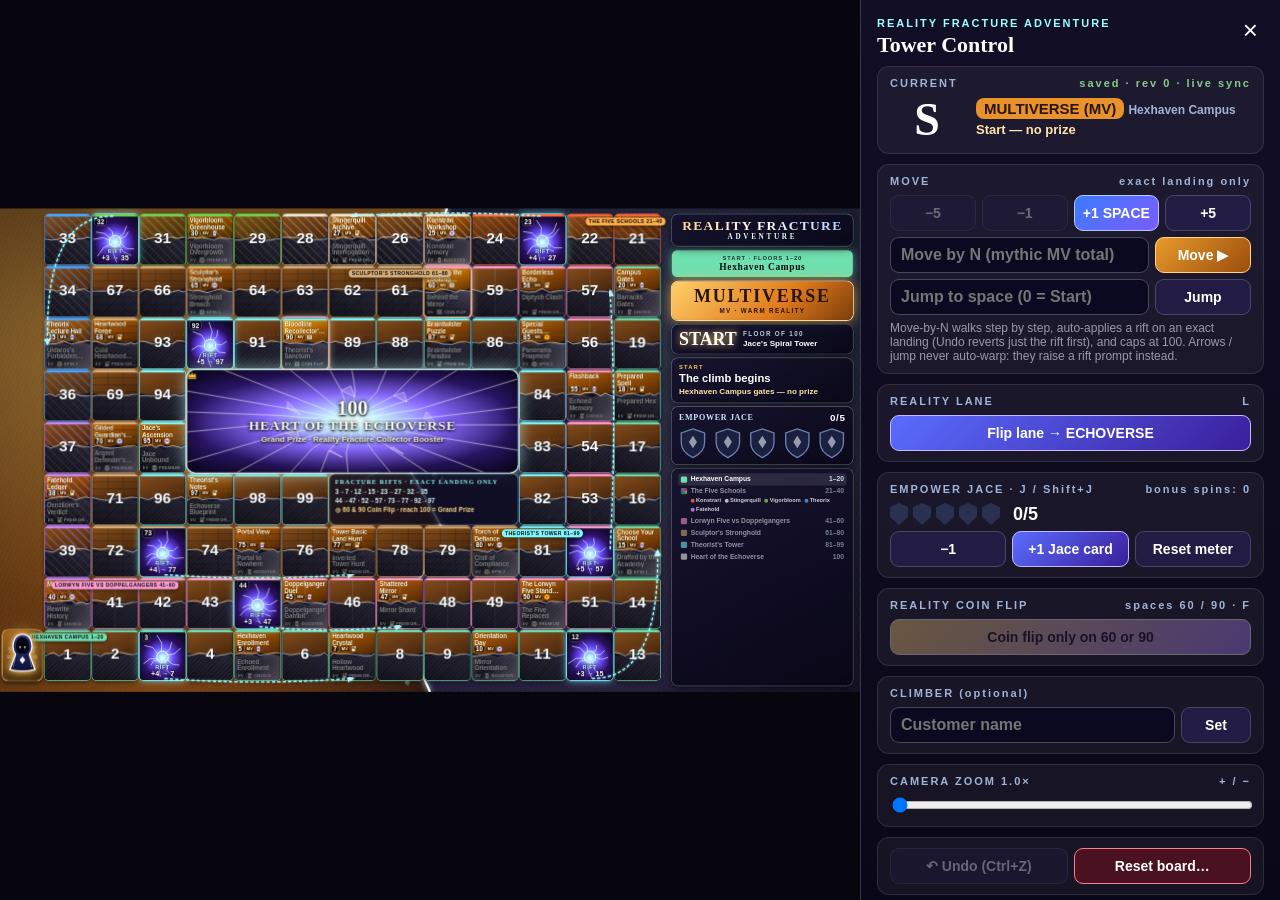
==== index.html @ c5f40415 "Reality Fracture Adventure board" ====
<!DOCTYPE html>
<html lang="en">
<head>
<meta charset="utf-8">
<meta name="viewport" content="width=device-width, initial-scale=1">
<title>Reality Fracture Adventure — Board</title>
<meta name="description" content="Jace's spiral tower: 100-floor two-reality board for Goaded Gamer's Reality Fracture Adventure Rip & Ship.">
<link rel="icon" href="data:image/svg+xml,%3Csvg xmlns=%22http://www.w3.org/2000/svg%22 viewBox=%220 0 32 32%22%3E%3Cpath d=%22M16 1L30 16 16 31 2 16z%22 fill=%22%237b5cff%22/%3E%3Cpath d=%22M16 1L16 31%22 stroke=%22white%22/%3E%3C/svg%3E">
<link rel="stylesheet" href="style.css">
</head>
<body>
<div id="app"></div>
<noscript>This board needs JavaScript.</noscript>
<script src="prizes.js"></script>
<script src="app.js"></script>
</body>
</html>
---- style.css ----
/* Reality Fracture Adventure board — all art is CSS/SVG generated locally. */
:root {
  --gold: #f6cf6b; --amber: #ffb347; --torch: #ff7a1a; --parch: #f3e2bd; --heartwood: #6b4423;
  --ice: #8fe3ff; --violet: #a77bff; --indigo: #231a5e; --silver: #d6deef; --seam: #e9ffff;
  --mv-glow: #ffc45a; --ev-glow: #b28cff;
  --lane-glow: var(--mv-glow);
  --title: "Cinzel", "Trajan Pro", "Palatino Linotype", "Book Antiqua", Georgia, serif;
  --ui: "Segoe UI", "Inter", Roboto, "Helvetica Neue", Arial, sans-serif;
}
body.lane-EV { --lane-glow: var(--ev-glow); }
* { box-sizing: border-box; }
html, body { margin: 0; height: 100%; overflow: hidden; background: #07060f; color: #fff; font-family: var(--ui); }
body.transparent, body.transparent html { background: transparent !important; }
body.mode-obs { cursor: none; }
button, input { font-family: var(--ui); }

#viewport { position: absolute; inset: 0; overflow: hidden; }
body.mode-control:not(.panel-hidden) #viewport { right: 420px; }
#stage { position: absolute; left: 0; top: 0; width: 1920px; height: 1080px; transform-origin: 0 0; overflow: hidden; }

/* ---------- background: warm vs cold reality ---------- */
.bg { position: absolute; inset: 0; pointer-events: none; }
.bg .warm, .bg .cold { position: absolute; inset: 0; transition: opacity .8s, filter .8s; }
.bg .warm { background:
  radial-gradient(ellipse at 18% 30%, rgba(255,196,90,.42), transparent 55%),
  radial-gradient(ellipse at 30% 90%, rgba(255,122,26,.28), transparent 50%),
  linear-gradient(120deg, #3a220c 0%, #5a3510 38%, transparent 62%);
  clip-path: polygon(0 0, 52% 0, 49% 18%, 54% 33%, 47% 52%, 52% 68%, 46% 84%, 50% 100%, 0 100%); }
.bg .cold { background:
  radial-gradient(ellipse at 80% 25%, rgba(143,227,255,.30), transparent 55%),
  radial-gradient(ellipse at 70% 85%, rgba(167,123,255,.40), transparent 55%),
  linear-gradient(300deg, #0d0b33 0%, #241a63 40%, #120c35 100%);
  clip-path: polygon(52% 0, 100% 0, 100% 100%, 50% 100%, 46% 84%, 52% 68%, 47% 52%, 54% 33%, 49% 18%); }
body.lane-MV .bg .cold { filter: brightness(.55) saturate(.6); }
body.lane-EV .bg .warm { filter: brightness(.55) saturate(.6); }
.bg svg.seam { position: absolute; inset: 0; width: 100%; height: 100%; }
.bg .frost { position: absolute; inset: 0; background-image:
  repeating-linear-gradient(115deg, rgba(255,255,255,.025) 0 2px, transparent 2px 9px),
  repeating-linear-gradient(25deg, rgba(255,255,255,.02) 0 1px, transparent 1px 13px); }
.shard-float { position: absolute; width: 18px; height: 26px; background: linear-gradient(135deg, rgba(255,255,255,.85), rgba(143,227,255,.35) 60%, rgba(167,123,255,.2));
  clip-path: polygon(50% 0, 100% 40%, 60% 100%, 0 60%); filter: drop-shadow(0 0 6px rgba(200,255,255,.8)); opacity: .7; animation: drift 9s ease-in-out infinite; }
@keyframes drift { 0%,100% { transform: translate(0,0) rotate(0deg); } 50% { transform: translate(14px,-22px) rotate(40deg); } }
body.transparent .bg .warm, body.transparent .bg .cold, body.transparent .bg .frost { display: none; }

/* ---------- board ---------- */
#boardWrap { position: absolute; left: 0; top: 0; width: 1490px; height: 1080px; perspective: 2200px; overflow: hidden; }
#board { position: absolute; inset: 0; transform-origin: 0 0; transition: transform .6s cubic-bezier(.2,.8,.2,1); }
.tile { position: absolute; width: 102px; height: 112px; border-radius: 9px; overflow: hidden;
  box-shadow: 0 0 0 1.5px var(--zone, #888), 0 4px 10px rgba(0,0,0,.55); background: #120f22; }
.tile::before { /* zone stripe */ content: ""; position: absolute; left: 0; right: 0; top: 0; height: 5px; background: var(--zone, #888); z-index: 3; }
.half { position: absolute; left: 0; right: 0; padding: 6px 4px 0 5px; transition: filter .6s, opacity .6s; }
.half.mv { top: 0; height: 57px; color: #fff3d6;
  background: linear-gradient(160deg, #a8641f 0%, #6e3f12 55%, #3e230b 100%);
  clip-path: polygon(0 0, 100% 0, 100% 86%, 78% 100%, 55% 88%, 30% 100%, 0 90%); }
.half.ev { bottom: 0; height: 60px; padding-top: 11px; color: #e9eeff;
  background: linear-gradient(200deg, #4a3cb0 0%, #2a2177 50%, #140f40 100%);
  clip-path: polygon(0 12%, 30% 2%, 55% 14%, 78% 2%, 100% 10%, 100% 100%, 0 100%); }
.tile .crack { position: absolute; left: 0; right: 0; top: 46px; height: 20px; z-index: 2; pointer-events: none; }
.half .nm { font-size: 14px; line-height: 15px; font-weight: 700; letter-spacing: -.25px;
  display: -webkit-box; -webkit-line-clamp: 2; -webkit-box-orient: vertical; overflow: hidden; text-shadow: 0 1px 2px rgba(0,0,0,.9); }
.half .meta { position: absolute; left: 4px; right: 3px; bottom: 3px; height: 14px; display: flex; align-items: center; gap: 3px; font-size: 9.5px; font-weight: 800; letter-spacing: .3px; white-space: nowrap; overflow: hidden; }
.half.mv .meta { bottom: 8px; }
.half .meta svg { width: 14px; height: 14px; flex: none; }
.half .meta .no { order: -1; flex: none; font: 900 14px/14px var(--ui); color: #fff; background: rgba(0,0,0,.6); padding: 0 4px; border-radius: 4px; box-shadow: 0 0 0 1px rgba(255,255,255,.4); }
.half .meta .tg { overflow: hidden; text-overflow: ellipsis; min-width: 0; }
.half .lt { font-size: 9px; padding: 0 3px; border-radius: 3px; background: rgba(0,0,0,.45); }
.tile .num { position: absolute; right: 4px; top: 6px; z-index: 4; font: 800 15px/1 var(--ui); padding: 2px 4px; border-radius: 6px;
  background: rgba(0,0,0,.6); color: #fff; box-shadow: 0 0 0 1px rgba(255,255,255,.35); }
.tile.diff .half.ev { box-shadow: inset 0 0 18px rgba(190,140,255,.95); }
.tile.diff .half.ev::after { content: ""; position: absolute; inset: 0; background: radial-gradient(circle at 85% 80%, rgba(210,170,255,.45), transparent 60%); }

/* raw draw: plain glass tile with just the number */
.tile.raw .half.mv { background: linear-gradient(160deg, rgba(150,95,40,.75), rgba(70,40,14,.8)); }
.tile.raw .half.ev { background: linear-gradient(200deg, rgba(70,60,170,.7), rgba(22,16,64,.8)); }
.tile.raw .num { left: 0; right: 0; top: 34px; background: none; box-shadow: none; text-align: center; font-size: 34px; text-shadow: 0 2px 6px #000, 0 0 12px rgba(255,255,255,.25); }

/* inactive lane: dimmed + frosted */
body.lane-MV .half.ev, body.lane-EV .half.mv { filter: saturate(.25) brightness(.55); }
body.lane-MV .half.ev::before, body.lane-EV .half.mv::before { content: ""; position: absolute; inset: 0; z-index: 1;
  background: repeating-linear-gradient(135deg, rgba(220,232,255,.10) 0 3px, rgba(220,232,255,.03) 3px 7px); }
body.lane-MV .half.mv, body.lane-EV .half.ev { filter: saturate(1.25) brightness(1.08); }

/* zone motifs */
.tile.z-hex .half::after { content: ""; position: absolute; inset: 0; background-image: linear-gradient(rgba(255,255,255,.06) 1px, transparent 1px), linear-gradient(90deg, rgba(255,255,255,.06) 1px, transparent 1px); background-size: 12px 12px; pointer-events: none; }
.tile.z-sch .half::after { content: ""; position: absolute; inset: 0; background: repeating-linear-gradient(45deg, color-mix(in srgb, var(--zone) 22%, transparent) 0 4px, transparent 4px 14px); pointer-events: none; }
.tile.z-lor .half::after { content: ""; position: absolute; inset: 0; background: linear-gradient(90deg, transparent 48%, rgba(255,255,255,.12) 50%, transparent 52%); pointer-events: none; }
.tile.z-scu .half::after { content: ""; position: absolute; inset: 0; background-image: linear-gradient(rgba(0,0,0,.25) 2px, transparent 2px), linear-gradient(90deg, rgba(0,0,0,.2) 2px, transparent 2px); background-size: 34px 16px; pointer-events: none; }
.tile.z-the .half::after { content: "∑ π ∞ Δ"; position: absolute; right: 3px; bottom: 14px; font: italic 11px Georgia, serif; color: rgba(255,255,255,.12); pointer-events: none; }
.zone-tag { position: absolute; z-index: 6; height: 18px; padding: 0 7px; border-radius: 9px; font: 800 11.5px/18px var(--ui); letter-spacing: .8px; color: #0b0a14;
  background: var(--zone); box-shadow: 0 2px 8px rgba(0,0,0,.6); white-space: nowrap; transform: translate(-50%, -50%); }

/* rift tiles */
.tile.rift { background: radial-gradient(circle at 50% 56%, #fff 0, #b6fbff 7%, #6a4cff 30%, #2a1060 55%, #120a28 80%); box-shadow: 0 0 0 2px #7ff, 0 0 18px rgba(120,240,255,.75); }
.tile.rift .rift-svg { position: absolute; inset: 0; }
.tile.rift .rlabel { position: absolute; left: 0; right: 0; bottom: 6px; text-align: center; font: 900 16px/1.05 var(--ui); color: #fff; text-shadow: 0 0 6px #000, 0 0 10px #000; }
.tile.rift .rlabel small { display: block; font-size: 12px; letter-spacing: 1.5px; color: #c9fbff; }
.tile.rift .num { left: 6px; right: auto; }
.tile.rift.pending { animation: riftPulse .8s ease-in-out infinite; }
@keyframes riftPulse { 50% { box-shadow: 0 0 0 4px #fff, 0 0 40px #7ff; } }

/* coin flip spaces */
.tile.coin { box-shadow: 0 0 0 3px #ffd36b, 0 0 0 5px #a77bff, 0 0 22px rgba(255,211,107,.8); }
.tile.coin .half.mv { background: linear-gradient(160deg, #e0a432, #8a5512 60%, #4a2a07); }
.tile.coin .half.ev { background: linear-gradient(200deg, #8b6cff, #3b2a9a 55%, #170f4a); }
.tile.coin .coin-badge { position: absolute; left: 50%; top: 56px; width: 30px; height: 30px; transform: translate(-50%, -50%); z-index: 5; border-radius: 50%;
  background: conic-gradient(#ffe08a 0 50%, #c8b8ff 50% 100%); box-shadow: 0 0 0 2px #fff, 0 0 12px #fff; font: 900 12px/30px var(--ui); color: #1a1030; text-align: center; }

/* start pad & core */
#start { position: absolute; left: 6px; top: 942px; width: 88px; height: 112px; border-radius: 12px; display: flex; flex-direction: column; align-items: center; justify-content: center;
  background: linear-gradient(160deg, #a8641f, #3e230b); box-shadow: 0 0 0 2px var(--gold), 0 4px 12px #000; font: 900 18px var(--title); letter-spacing: 1px; color: #fff3d6; text-align: center; }
#start small { font: 700 11px var(--ui); letter-spacing: 1px; opacity: .85; }
#core { position: absolute; left: 418px; top: 362px; width: 738px; height: 228px; border-radius: 18px; overflow: hidden;
  background: radial-gradient(ellipse at 50% 50%, #ffffff 0, #c8fbff 10%, #8a6bff 38%, #2a1667 70%, #0d0828 100%);
  box-shadow: 0 0 0 3px #e9ffff, 0 0 40px rgba(200,255,255,.7), inset 0 0 60px rgba(0,0,0,.6); }
#core svg { position: absolute; inset: 0; width: 100%; height: 100%; }
#core .ctext { position: absolute; inset: 0; display: flex; flex-direction: column; align-items: center; justify-content: center; text-align: center; text-shadow: 0 0 10px #000, 0 2px 4px #000; }
#core .cnum { font: 900 46px/1 var(--title); }
#core .ctitle { font: 900 30px/1.1 var(--title); letter-spacing: 2px; }
#core .cprize { font: 700 18px/1.3 var(--ui); color: #fff7d8; margin-top: 4px; }
#core.reached { animation: corePulse 1.2s ease-in-out infinite; }
@keyframes corePulse { 50% { box-shadow: 0 0 0 5px #fff, 0 0 90px #fff, inset 0 0 40px rgba(255,255,255,.5); } }
#legend { position: absolute; left: 736px; top: 594px; width: 420px; height: 112px; border-radius: 12px; padding: 9px 12px; background: rgba(10,8,30,.78); box-shadow: 0 0 0 1.5px rgba(160,240,255,.6); font: 700 14.5px/1.4 var(--ui); color: #dffbff; }
#legend b { display: block; font: 900 14px var(--title); letter-spacing: 2px; color: #9ff; margin-bottom: 4px; }
#legend .coinline { color: #ffe08a; }
svg#arcs { position: absolute; inset: 0; width: 1490px; height: 1080px; pointer-events: none; z-index: 7; overflow: visible; }

/* piece */
#piece { position: absolute; width: 74px; height: 88px; z-index: 20; margin: -50px 0 0 -37px; transition: left .22s ease-out, top .22s ease-out; pointer-events: none;
  filter: drop-shadow(0 0 6px var(--lane-glow)) drop-shadow(0 0 14px var(--lane-glow)) drop-shadow(0 6px 6px rgba(0,0,0,.8)); }
#piece.glide { transition: left .9s cubic-bezier(.3,.8,.2,1), top .9s cubic-bezier(.3,.8,.2,1); }
#piece.instant { transition: none; }
#piece svg { width: 100%; height: 100%; animation: bob 2.4s ease-in-out infinite; }
@keyframes bob { 50% { transform: translateY(-5px); } }
.tile.here { box-shadow: 0 0 0 3px #fff, 0 0 26px 6px var(--lane-glow); z-index: 5; }
.fxshard { position: absolute; z-index: 30; width: 16px; height: 22px; pointer-events: none; background: linear-gradient(135deg, #fff, var(--lane-glow)); clip-path: polygon(50% 0, 100% 45%, 55% 100%, 0 55%); filter: drop-shadow(0 0 6px #fff); }
.fxcrack { position: absolute; z-index: 25; pointer-events: none; }

/* ---------- HUD ---------- */
#hud { position: absolute; left: 1500px; top: 14px; width: 404px; height: 1052px; display: flex; flex-direction: column; gap: 10px; }
.panelglass { border-radius: 14px; background: linear-gradient(160deg, rgba(20,16,44,.86), rgba(8,6,22,.9)); box-shadow: 0 0 0 1.5px rgba(200,240,255,.35), 0 6px 18px rgba(0,0,0,.6); padding: 12px 16px; position: relative; overflow: hidden; }
.hud-title { text-align: center; padding: 10px 10px 8px; }
.hud-title .t1 { font: 900 30px/1 var(--title); letter-spacing: 3px; background: linear-gradient(90deg, #ffd27a, #fff 50%, #a9c8ff); -webkit-background-clip: text; background-clip: text; color: transparent; }
.hud-title .t2 { font: 800 16px/1.4 var(--title); letter-spacing: 6px; color: #e9ffff; }
.zone-banner { text-align: center; font: 900 21px/1.15 var(--title); letter-spacing: 1.5px; padding: 10px; color: #0b0a14; background: var(--zone, #9ff); border-radius: 12px; box-shadow: 0 0 18px color-mix(in srgb, var(--zone, #9ff) 60%, transparent); }
.zone-banner small { display: block; font: 800 13px var(--ui); letter-spacing: 2px; opacity: .8; }
.lane-badge { text-align: center; padding: 12px; border-radius: 14px; font: 900 40px/1 var(--title); letter-spacing: 4px; position: relative; overflow: hidden; }
.lane-badge small { display: block; font: 800 14px var(--ui); letter-spacing: 3px; margin-top: 6px; }
body.lane-MV .lane-badge { background: linear-gradient(135deg, #ffcf6a, #e07a1c 60%, #7a3d0c); color: #2a1404; box-shadow: 0 0 0 2px #ffe3a1, 0 0 28px rgba(255,180,70,.8); }
body.lane-EV .lane-badge { background: linear-gradient(135deg, #b8e9ff, #7b5cff 55%, #251a73); color: #fff; text-shadow: 0 0 10px #2a1a80; box-shadow: 0 0 0 2px #dcd0ff, 0 0 28px rgba(167,123,255,.85); }
.space-box { display: flex; align-items: center; gap: 14px; }
.space-box .big { font: 900 70px/1 var(--title); min-width: 120px; text-align: center; color: #fff; text-shadow: 0 0 16px var(--lane-glow); }
.space-box .lbl { font: 800 14px var(--ui); letter-spacing: 3px; color: #bcd; }
.space-box .who { font: 700 18px var(--ui); color: #fff; margin-top: 4px; }
.prize-box .lbl { font: 800 13px var(--ui); letter-spacing: 2.5px; color: var(--lane-glow); }
.prize-box .pname { font: 800 25px/1.18 var(--ui); margin-top: 4px; color: #fff; }
.prize-box .pcat { font: 700 18px/1.3 var(--ui); color: #ffe7a8; margin-top: 4px; display: flex; align-items: center; gap: 8px; }
body.lane-EV .prize-box .pcat { color: #d9ccff; }
.prize-box .pcat svg { width: 24px; height: 24px; }
.prize-box .other { margin-top: 10px; padding-top: 8px; border-top: 1px dashed rgba(255,255,255,.25); font: 600 15px/1.3 var(--ui); color: #aab; }
.meter-box .lbl { display: flex; justify-content: space-between; font: 900 18px var(--title); letter-spacing: 1.5px; color: #cfe6ff; }
.meter-box .lbl b { font: 900 22px var(--ui); color: #fff; }
.pips { display: flex; justify-content: space-between; margin-top: 8px; }
.pip { width: 62px; height: 70px; position: relative; transition: transform .3s; }
.pip svg { width: 100%; height: 100%; }
.pip .fill { fill: #1a2140; stroke: #6d7fae; stroke-width: 3; transition: fill .3s; }
.pip.on .fill { fill: url(#pipGrad); stroke: #e8f6ff; }
.pip.on { transform: translateY(-3px); filter: drop-shadow(0 0 8px #6cc8ff); }
.pip.burst { animation: pipBurst .5s ease-out 3; }
@keyframes pipBurst { 50% { transform: scale(1.25) translateY(-6px); filter: drop-shadow(0 0 22px #fff); } }
.zones-box { font: 700 15px/1.75 var(--ui); padding: 10px 14px; flex: 1; }
.zones-box .zr { display: flex; align-items: center; gap: 8px; opacity: .55; border-radius: 6px; padding: 0 6px; }
.zones-box .zr.cur { opacity: 1; background: rgba(255,255,255,.1); }
.zones-box .sw { width: 14px; height: 14px; border-radius: 3px; flex: none; }
.zones-box .rng { margin-left: auto; font-variant-numeric: tabular-nums; color: #cde; }
.schools { font: 700 12.5px/1.4 var(--ui); padding-left: 28px; opacity: .8; display: flex; flex-wrap: wrap; gap: 2px 8px; margin-bottom: 4px; }
.schools i { font-style: normal; display: inline-flex; align-items: center; gap: 3px; }
.schools i::before { content: ""; width: 9px; height: 9px; border-radius: 50%; background: var(--c); }

/* ---------- banners & effects ---------- */
#banners { position: absolute; left: 0; top: 0; width: 1490px; height: 1080px; pointer-events: none; z-index: 40; }
.banner { position: absolute; left: 50%; top: 50%; width: 1060px; transform: translate(-50%, -50%); text-align: center; padding: 26px 40px 30px; border-radius: 22px;
  background: linear-gradient(160deg, rgba(18,12,40,.94), rgba(6,4,18,.95)); box-shadow: 0 0 0 3px var(--bc, var(--lane-glow)), 0 0 60px var(--bc, var(--lane-glow)), 0 20px 40px rgba(0,0,0,.7); }
.banner .kick { font: 900 22px var(--ui); letter-spacing: 5px; color: var(--bc, var(--lane-glow)); }
.banner .head { font: 900 54px/1.1 var(--title); margin-top: 8px; color: #fff; text-shadow: 0 0 18px var(--bc, var(--lane-glow)); }
.banner .sub { font: 800 30px/1.25 var(--ui); margin-top: 10px; color: #fff3d6; }
.banner .note { font: 700 20px/1.3 var(--ui); margin-top: 10px; color: #c8d2ee; }
.banner.small { top: 90px; transform: translate(-50%, 0); width: 760px; padding: 14px 24px; }
.banner.small .head { font-size: 34px; }
.banner.small .sub { font-size: 22px; }
#shimmer { position: absolute; inset: 0; z-index: 45; pointer-events: none; opacity: 0;
  background: linear-gradient(105deg, transparent 30%, rgba(255,255,255,.0) 40%, rgba(230,255,255,.55) 50%, rgba(255,255,255,0) 60%, transparent 70%); background-size: 250% 100%; }
#coinStage { position: absolute; left: 745px; top: 470px; width: 0; height: 0; z-index: 50; perspective: 1200px; pointer-events: none; }
.coin3d { position: absolute; left: -130px; top: -130px; width: 260px; height: 260px; transform-style: preserve-3d; }
.coin3d .face { position: absolute; inset: 0; border-radius: 50%; backface-visibility: hidden; display: flex; flex-direction: column; align-items: center; justify-content: center; text-align: center; }
.coin3d .heads { background: radial-gradient(circle at 35% 30%, #fff6c8, #ffcf55 35%, #c27d10 75%, #6e3f06); box-shadow: inset 0 0 0 10px #ffe9a3, inset 0 0 0 14px #9a5c0a, 0 0 50px #ffb340; color: #3a1d02; }
.coin3d .tails { transform: rotateY(180deg); background: radial-gradient(circle at 35% 30%, #ffffff, #cfd6ff 30%, #7b5cff 70%, #2a1a73); box-shadow: inset 0 0 0 10px #e8e2ff, inset 0 0 0 14px #4b36b8, 0 0 50px #a77bff; color: #fff; text-shadow: 0 0 8px #2a1a73; }
.coin3d .face b { font: 900 92px/1 var(--title); }
.coin3d .face span { font: 900 19px/1.15 var(--ui); letter-spacing: 1px; max-width: 190px; }
.burst-ring { position: absolute; border-radius: 50%; border: 6px solid #fff; pointer-events: none; z-index: 46; }
.confetti { position: absolute; z-index: 47; width: 14px; height: 20px; pointer-events: none; clip-path: polygon(50% 0, 100% 45%, 55% 100%, 0 55%); }

/* ---------- control panel ---------- */
#panel { position: absolute; top: 0; right: 0; bottom: 0; width: 420px; overflow-y: auto; padding: 14px 16px 30px; background: linear-gradient(180deg, #120e26, #0a0818); border-left: 1px solid rgba(200,240,255,.2); font-size: 14px; }
body.mode-obs #panel, body.panel-hidden #panel { display: none; }
#panel header { display: flex; justify-content: space-between; align-items: flex-start; }
#panel header span { font: 800 11px var(--ui); letter-spacing: 2px; color: #9ff; }
#panel header h1 { margin: 2px 0 8px; font: 900 22px var(--title); }
#panel .x { background: none; border: 0; color: #fff; font-size: 26px; cursor: pointer; }
#panel .card { background: rgba(255,255,255,.05); border: 1px solid rgba(255,255,255,.1); border-radius: 12px; padding: 10px 12px; margin-bottom: 10px; }
#panel .card > .h { font: 800 11px var(--ui); letter-spacing: 2px; color: #9fb4d8; margin-bottom: 8px; display: flex; justify-content: space-between; }
#panel .status { display: grid; grid-template-columns: auto 1fr; gap: 2px 12px; align-items: center; }
#panel .status .sn { font: 900 46px/1 var(--title); grid-row: span 3; min-width: 74px; text-align: center; }
#panel .status .pl { font: 800 15px var(--ui); }
#panel .status .pz { font: 600 13px/1.3 var(--ui); color: #ffe7a8; }
body.lane-EV #panel .status .pz { color: #d9ccff; }
#panel .status .ot { font: 500 12px/1.3 var(--ui); color: #99a; }
#panel .row { display: flex; gap: 6px; flex-wrap: wrap; }
#panel .row + .row { margin-top: 6px; }
#panel button.b { flex: 1; min-width: 56px; padding: 9px 8px; border-radius: 9px; border: 1px solid rgba(255,255,255,.18); background: #221c44; color: #fff; font: 800 14px var(--ui); cursor: pointer; }
#panel button.b:hover:not(:disabled) { background: #2e2660; }
#panel button.b:disabled { opacity: .35; cursor: not-allowed; }
#panel button.primary { background: linear-gradient(135deg, #3d7bff, #7b5cff); border-color: #b8c8ff; }
#panel button.warm { background: linear-gradient(135deg, #e89a2c, #9a4d0c); border-color: #ffd58a; }
#panel button.cold { background: linear-gradient(135deg, #5a6cff, #3a1f9a); border-color: #c9b8ff; }
#panel button.danger { background: #4a1220; border-color: #ff7a8a; }
#panel button.gold { background: linear-gradient(135deg, #ffd36b, #a77bff); color: #170c2c; border-color: #fff; }
#panel input[type=number], #panel input[type=text] { flex: 1; min-width: 0; padding: 8px 10px; border-radius: 9px; border: 1px solid rgba(255,255,255,.25); background: #0b0920; color: #fff; font: 800 16px var(--ui); }
#panel .lanepill { display: inline-block; padding: 2px 8px; border-radius: 8px; font-weight: 900; }
body.lane-MV #panel .lanepill { background: #e8922c; color: #2a1404; }
body.lane-EV #panel .lanepill { background: #7b5cff; }
#panel .pipsmini { display: flex; gap: 5px; align-items: center; font: 900 18px var(--ui); }
#panel .pipsmini i { width: 18px; height: 22px; background: #2a3150; clip-path: polygon(50% 0, 100% 18%, 100% 62%, 50% 100%, 0 62%, 0 18%); }
#panel .pipsmini i.on { background: #8fe3ff; }
#panel .rift-prompt { display: none; background: linear-gradient(135deg, #12364a, #2a1060); border: 2px solid #7ff; border-radius: 12px; padding: 10px 12px; margin-bottom: 10px; animation: riftPulse 1s infinite; }
#panel .rift-prompt.show { display: block; }
#panel .rift-prompt b { font-size: 17px; }
#panel .keys { font: 500 12px/1.9 var(--ui); color: #b8c0d8; }
#panel kbd { font: 800 11px var(--ui); background: #2b2550; border: 1px solid #554c8a; border-bottom-width: 2px; border-radius: 5px; padding: 1px 5px; color: #fff; }
#panel a { color: #9ff; }
#panel .links a { display: block; margin: 3px 0; font-size: 13px; }
#panel .log { font: 500 12px/1.5 var(--ui); color: #bcc; max-height: 120px; overflow-y: auto; }
#panel .hint { font-size: 12px; color: #99a; margin-top: 6px; }
#panel input[type=range] { width: 100%; }
#panel .sync { font: 600 11px var(--ui); color: #8c8; }
#showPanel { position: absolute; top: 10px; right: 10px; z-index: 100; display: none; background: rgba(20,16,44,.85); color: #fff; border: 1px solid #556; border-radius: 8px; font-size: 18px; padding: 4px 10px; cursor: pointer; }
body.mode-control.panel-hidden #showPanel { display: block; }

/* compact (OBS dock / narrow window): controls only */
body.compact #viewport { display: none; }
body.compact #panel { width: auto; left: 0; border-left: 0; }
body.compact #showPanel { display: none !important; }

/* modal */
#modal { position: fixed; inset: 0; z-index: 200; display: none; align-items: center; justify-content: center; background: rgba(0,0,0,.65); }
#modal.show { display: flex; }
#modal .box { width: min(420px, 92vw); background: #15112e; border: 2px solid #ff7a8a; border-radius: 14px; padding: 18px; }
#modal h2 { margin: 0 0 8px; font: 900 20px var(--title); }
#modal p { font-size: 14px; color: #ccd; line-height: 1.4; }
#modal input[type=text] { width: 100%; padding: 10px; font: 800 18px var(--ui); border-radius: 8px; border: 1px solid #889; background: #0b0920; color: #fff; }
#modal label { display: flex; gap: 8px; align-items: center; margin: 10px 0; font-size: 14px; }
#modal .row { display: flex; gap: 8px; margin-top: 12px; }
#modal button { flex: 1; padding: 10px; border-radius: 9px; border: 1px solid #667; background: #2a2450; color: #fff; font: 800 14px var(--ui); cursor: pointer; }
#modal button.danger { background: #8a1a2e; border-color: #ff8a9a; }
#modal button:disabled { opacity: .4; }

.half.mv .meta .tg { display: none; }
body.compact #panel .x { display: none; }
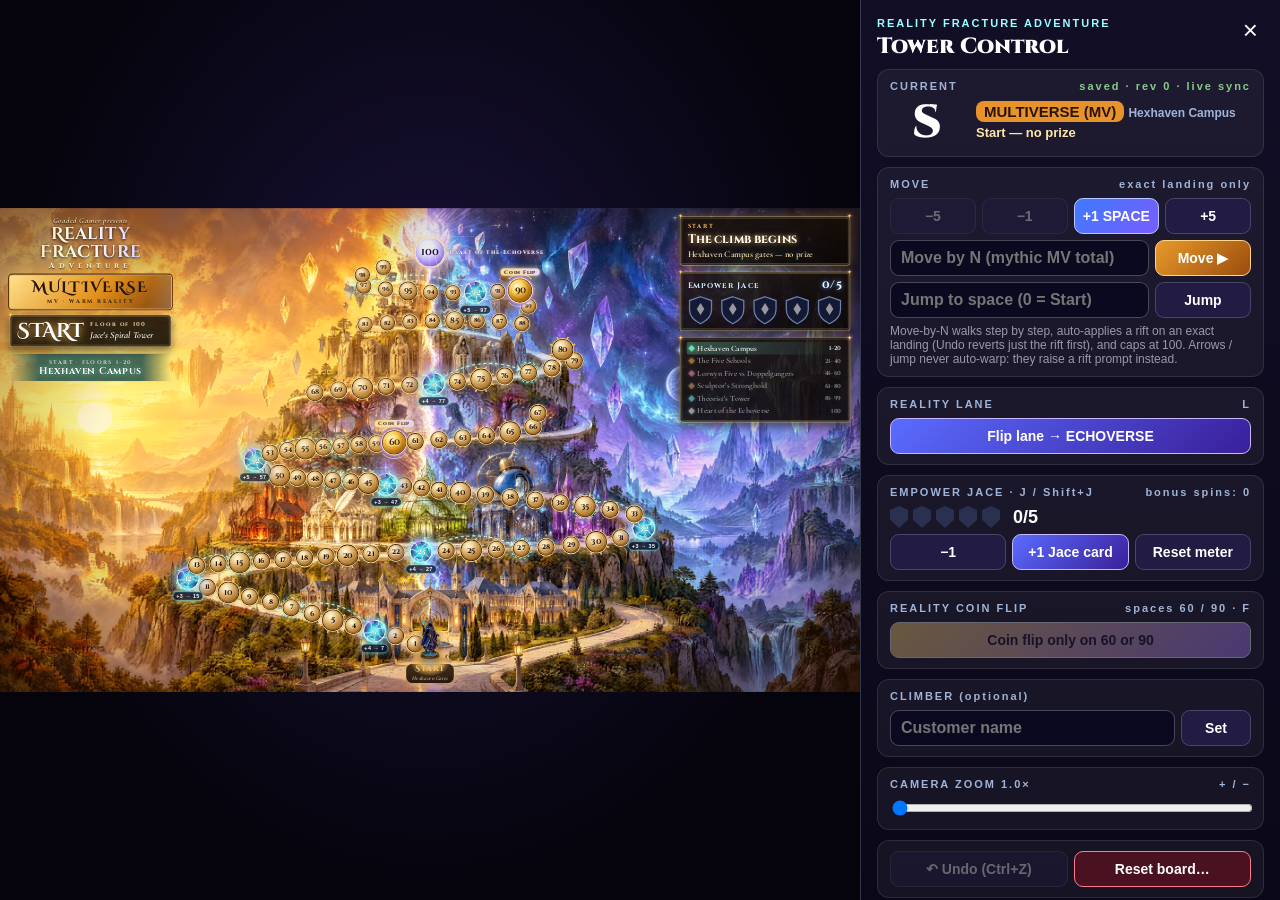
==== commit 3dbc267d: "Artsy redesign: painted Jace's tower board, traced spaces, glowing markers, lane mood grade, fantasy" ====
--- a/index.html
+++ b/index.html
@@ -12,6 +12,7 @@
 <div id="app"></div>
 <noscript>This board needs JavaScript.</noscript>
 <script src="prizes.js"></script>
+<script src="spaces.js"></script>
 <script src="app.js"></script>
 </body>
 </html>
--- a/style.css
+++ b/style.css
@@ -1,203 +1,229 @@
-/* Reality Fracture Adventure board — all art is CSS/SVG generated locally. */
+/* Reality Fracture Adventure board — painted tower art (assets/) with glowing markers pinned to the traced road. */
+@font-face { font-family: "Cinzel"; src: url(assets/fonts/cinzel.woff2) format("woff2"); font-weight: 400 900; font-display: swap; }
+@font-face { font-family: "Cinzel Decorative"; src: url(assets/fonts/cinzel-decorative-bold.woff2) format("woff2"); font-weight: 700; font-display: swap; }
+@font-face { font-family: "Cormorant"; src: url(assets/fonts/cormorant.woff2) format("woff2"); font-weight: 300 700; font-display: swap; }
+@font-face { font-family: "Cormorant"; src: url(assets/fonts/cormorant-italic.woff2) format("woff2"); font-style: italic; font-weight: 300 700; font-display: swap; }
 :root {
-  --gold: #f6cf6b; --amber: #ffb347; --torch: #ff7a1a; --parch: #f3e2bd; --heartwood: #6b4423;
-  --ice: #8fe3ff; --violet: #a77bff; --indigo: #231a5e; --silver: #d6deef; --seam: #e9ffff;
-  --mv-glow: #ffc45a; --ev-glow: #b28cff;
-  --lane-glow: var(--mv-glow);
-  --title: "Cinzel", "Trajan Pro", "Palatino Linotype", "Book Antiqua", Georgia, serif;
+  --gold: #f6cf6b; --amber: #ffb347; --ice: #8fe3ff; --violet: #a77bff;
+  --mv-glow: #ffc45a; --ev-glow: #b28cff; --lane-glow: var(--mv-glow);
+  --title: "Cinzel", "Trajan Pro", "Palatino Linotype", Georgia, serif;
+  --deco: "Cinzel Decorative", "Cinzel", Georgia, serif;
+  --lore: "Cormorant", "Palatino Linotype", Georgia, serif;
   --ui: "Segoe UI", "Inter", Roboto, "Helvetica Neue", Arial, sans-serif;
 }
 body.lane-EV { --lane-glow: var(--ev-glow); }
 * { box-sizing: border-box; }
 html, body { margin: 0; height: 100%; overflow: hidden; background: #07060f; color: #fff; font-family: var(--ui); }
-body.transparent, body.transparent html { background: transparent !important; }
+body.transparent, html:has(body.transparent) { background: transparent !important; }
 body.mode-obs { cursor: none; }
 button, input { font-family: var(--ui); }
-
-#viewport { position: absolute; inset: 0; overflow: hidden; }
+#viewport { position: absolute; inset: 0; overflow: hidden; background: radial-gradient(ellipse at 50% 40%, #1a1238, #05040c 70%); }
+body.transparent #viewport { background: transparent; }
 body.mode-control:not(.panel-hidden) #viewport { right: 420px; }
 #stage { position: absolute; left: 0; top: 0; width: 1920px; height: 1080px; transform-origin: 0 0; overflow: hidden; }
 
-/* ---------- background: warm vs cold reality ---------- */
-.bg { position: absolute; inset: 0; pointer-events: none; }
-.bg .warm, .bg .cold { position: absolute; inset: 0; transition: opacity .8s, filter .8s; }
-.bg .warm { background:
-  radial-gradient(ellipse at 18% 30%, rgba(255,196,90,.42), transparent 55%),
-  radial-gradient(ellipse at 30% 90%, rgba(255,122,26,.28), transparent 50%),
-  linear-gradient(120deg, #3a220c 0%, #5a3510 38%, transparent 62%);
-  clip-path: polygon(0 0, 52% 0, 49% 18%, 54% 33%, 47% 52%, 52% 68%, 46% 84%, 50% 100%, 0 100%); }
-.bg .cold { background:
-  radial-gradient(ellipse at 80% 25%, rgba(143,227,255,.30), transparent 55%),
-  radial-gradient(ellipse at 70% 85%, rgba(167,123,255,.40), transparent 55%),
-  linear-gradient(300deg, #0d0b33 0%, #241a63 40%, #120c35 100%);
-  clip-path: polygon(52% 0, 100% 0, 100% 100%, 50% 100%, 46% 84%, 52% 68%, 47% 52%, 54% 33%, 49% 18%); }
-body.lane-MV .bg .cold { filter: brightness(.55) saturate(.6); }
-body.lane-EV .bg .warm { filter: brightness(.55) saturate(.6); }
-.bg svg.seam { position: absolute; inset: 0; width: 100%; height: 100%; }
-.bg .frost { position: absolute; inset: 0; background-image:
-  repeating-linear-gradient(115deg, rgba(255,255,255,.025) 0 2px, transparent 2px 9px),
-  repeating-linear-gradient(25deg, rgba(255,255,255,.02) 0 1px, transparent 1px 13px); }
-.shard-float { position: absolute; width: 18px; height: 26px; background: linear-gradient(135deg, rgba(255,255,255,.85), rgba(143,227,255,.35) 60%, rgba(167,123,255,.2));
-  clip-path: polygon(50% 0, 100% 40%, 60% 100%, 0 60%); filter: drop-shadow(0 0 6px rgba(200,255,255,.8)); opacity: .7; animation: drift 9s ease-in-out infinite; }
-@keyframes drift { 0%,100% { transform: translate(0,0) rotate(0deg); } 50% { transform: translate(14px,-22px) rotate(40deg); } }
-body.transparent .bg .warm, body.transparent .bg .cold, body.transparent .bg .frost { display: none; }
-
-/* ---------- board ---------- */
-#boardWrap { position: absolute; left: 0; top: 0; width: 1490px; height: 1080px; perspective: 2200px; overflow: hidden; }
-#board { position: absolute; inset: 0; transform-origin: 0 0; transition: transform .6s cubic-bezier(.2,.8,.2,1); }
-.tile { position: absolute; width: 102px; height: 112px; border-radius: 9px; overflow: hidden;
-  box-shadow: 0 0 0 1.5px var(--zone, #888), 0 4px 10px rgba(0,0,0,.55); background: #120f22; }
-.tile::before { /* zone stripe */ content: ""; position: absolute; left: 0; right: 0; top: 0; height: 5px; background: var(--zone, #888); z-index: 3; }
-.half { position: absolute; left: 0; right: 0; padding: 6px 4px 0 5px; transition: filter .6s, opacity .6s; }
-.half.mv { top: 0; height: 57px; color: #fff3d6;
-  background: linear-gradient(160deg, #a8641f 0%, #6e3f12 55%, #3e230b 100%);
-  clip-path: polygon(0 0, 100% 0, 100% 86%, 78% 100%, 55% 88%, 30% 100%, 0 90%); }
-.half.ev { bottom: 0; height: 60px; padding-top: 11px; color: #e9eeff;
-  background: linear-gradient(200deg, #4a3cb0 0%, #2a2177 50%, #140f40 100%);
-  clip-path: polygon(0 12%, 30% 2%, 55% 14%, 78% 2%, 100% 10%, 100% 100%, 0 100%); }
-.tile .crack { position: absolute; left: 0; right: 0; top: 46px; height: 20px; z-index: 2; pointer-events: none; }
-.half .nm { font-size: 14px; line-height: 15px; font-weight: 700; letter-spacing: -.25px;
-  display: -webkit-box; -webkit-line-clamp: 2; -webkit-box-orient: vertical; overflow: hidden; text-shadow: 0 1px 2px rgba(0,0,0,.9); }
-.half .meta { position: absolute; left: 4px; right: 3px; bottom: 3px; height: 14px; display: flex; align-items: center; gap: 3px; font-size: 9.5px; font-weight: 800; letter-spacing: .3px; white-space: nowrap; overflow: hidden; }
-.half.mv .meta { bottom: 8px; }
-.half .meta svg { width: 14px; height: 14px; flex: none; }
-.half .meta .no { order: -1; flex: none; font: 900 14px/14px var(--ui); color: #fff; background: rgba(0,0,0,.6); padding: 0 4px; border-radius: 4px; box-shadow: 0 0 0 1px rgba(255,255,255,.4); }
-.half .meta .tg { overflow: hidden; text-overflow: ellipsis; min-width: 0; }
-.half .lt { font-size: 9px; padding: 0 3px; border-radius: 3px; background: rgba(0,0,0,.45); }
-.tile .num { position: absolute; right: 4px; top: 6px; z-index: 4; font: 800 15px/1 var(--ui); padding: 2px 4px; border-radius: 6px;
-  background: rgba(0,0,0,.6); color: #fff; box-shadow: 0 0 0 1px rgba(255,255,255,.35); }
-.tile.diff .half.ev { box-shadow: inset 0 0 18px rgba(190,140,255,.95); }
-.tile.diff .half.ev::after { content: ""; position: absolute; inset: 0; background: radial-gradient(circle at 85% 80%, rgba(210,170,255,.45), transparent 60%); }
-
-/* raw draw: plain glass tile with just the number */
-.tile.raw .half.mv { background: linear-gradient(160deg, rgba(150,95,40,.75), rgba(70,40,14,.8)); }
-.tile.raw .half.ev { background: linear-gradient(200deg, rgba(70,60,170,.7), rgba(22,16,64,.8)); }
-.tile.raw .num { left: 0; right: 0; top: 34px; background: none; box-shadow: none; text-align: center; font-size: 34px; text-shadow: 0 2px 6px #000, 0 0 12px rgba(255,255,255,.25); }
-
-/* inactive lane: dimmed + frosted */
-body.lane-MV .half.ev, body.lane-EV .half.mv { filter: saturate(.25) brightness(.55); }
-body.lane-MV .half.ev::before, body.lane-EV .half.mv::before { content: ""; position: absolute; inset: 0; z-index: 1;
-  background: repeating-linear-gradient(135deg, rgba(220,232,255,.10) 0 3px, rgba(220,232,255,.03) 3px 7px); }
-body.lane-MV .half.mv, body.lane-EV .half.ev { filter: saturate(1.25) brightness(1.08); }
-
-/* zone motifs */
-.tile.z-hex .half::after { content: ""; position: absolute; inset: 0; background-image: linear-gradient(rgba(255,255,255,.06) 1px, transparent 1px), linear-gradient(90deg, rgba(255,255,255,.06) 1px, transparent 1px); background-size: 12px 12px; pointer-events: none; }
-.tile.z-sch .half::after { content: ""; position: absolute; inset: 0; background: repeating-linear-gradient(45deg, color-mix(in srgb, var(--zone) 22%, transparent) 0 4px, transparent 4px 14px); pointer-events: none; }
-.tile.z-lor .half::after { content: ""; position: absolute; inset: 0; background: linear-gradient(90deg, transparent 48%, rgba(255,255,255,.12) 50%, transparent 52%); pointer-events: none; }
-.tile.z-scu .half::after { content: ""; position: absolute; inset: 0; background-image: linear-gradient(rgba(0,0,0,.25) 2px, transparent 2px), linear-gradient(90deg, rgba(0,0,0,.2) 2px, transparent 2px); background-size: 34px 16px; pointer-events: none; }
-.tile.z-the .half::after { content: "∑ π ∞ Δ"; position: absolute; right: 3px; bottom: 14px; font: italic 11px Georgia, serif; color: rgba(255,255,255,.12); pointer-events: none; }
-.zone-tag { position: absolute; z-index: 6; height: 18px; padding: 0 7px; border-radius: 9px; font: 800 11.5px/18px var(--ui); letter-spacing: .8px; color: #0b0a14;
-  background: var(--zone); box-shadow: 0 2px 8px rgba(0,0,0,.6); white-space: nowrap; transform: translate(-50%, -50%); }
-
-/* rift tiles */
-.tile.rift { background: radial-gradient(circle at 50% 56%, #fff 0, #b6fbff 7%, #6a4cff 30%, #2a1060 55%, #120a28 80%); box-shadow: 0 0 0 2px #7ff, 0 0 18px rgba(120,240,255,.75); }
-.tile.rift .rift-svg { position: absolute; inset: 0; }
-.tile.rift .rlabel { position: absolute; left: 0; right: 0; bottom: 6px; text-align: center; font: 900 16px/1.05 var(--ui); color: #fff; text-shadow: 0 0 6px #000, 0 0 10px #000; }
-.tile.rift .rlabel small { display: block; font-size: 12px; letter-spacing: 1.5px; color: #c9fbff; }
-.tile.rift .num { left: 6px; right: auto; }
-.tile.rift.pending { animation: riftPulse .8s ease-in-out infinite; }
-@keyframes riftPulse { 50% { box-shadow: 0 0 0 4px #fff, 0 0 40px #7ff; } }
-
-/* coin flip spaces */
-.tile.coin { box-shadow: 0 0 0 3px #ffd36b, 0 0 0 5px #a77bff, 0 0 22px rgba(255,211,107,.8); }
-.tile.coin .half.mv { background: linear-gradient(160deg, #e0a432, #8a5512 60%, #4a2a07); }
-.tile.coin .half.ev { background: linear-gradient(200deg, #8b6cff, #3b2a9a 55%, #170f4a); }
-.tile.coin .coin-badge { position: absolute; left: 50%; top: 56px; width: 30px; height: 30px; transform: translate(-50%, -50%); z-index: 5; border-radius: 50%;
-  background: conic-gradient(#ffe08a 0 50%, #c8b8ff 50% 100%); box-shadow: 0 0 0 2px #fff, 0 0 12px #fff; font: 900 12px/30px var(--ui); color: #1a1030; text-align: center; }
-
-/* start pad & core */
-#start { position: absolute; left: 6px; top: 942px; width: 88px; height: 112px; border-radius: 12px; display: flex; flex-direction: column; align-items: center; justify-content: center;
-  background: linear-gradient(160deg, #a8641f, #3e230b); box-shadow: 0 0 0 2px var(--gold), 0 4px 12px #000; font: 900 18px var(--title); letter-spacing: 1px; color: #fff3d6; text-align: center; }
-#start small { font: 700 11px var(--ui); letter-spacing: 1px; opacity: .85; }
-#core { position: absolute; left: 418px; top: 362px; width: 738px; height: 228px; border-radius: 18px; overflow: hidden;
-  background: radial-gradient(ellipse at 50% 50%, #ffffff 0, #c8fbff 10%, #8a6bff 38%, #2a1667 70%, #0d0828 100%);
-  box-shadow: 0 0 0 3px #e9ffff, 0 0 40px rgba(200,255,255,.7), inset 0 0 60px rgba(0,0,0,.6); }
-#core svg { position: absolute; inset: 0; width: 100%; height: 100%; }
-#core .ctext { position: absolute; inset: 0; display: flex; flex-direction: column; align-items: center; justify-content: center; text-align: center; text-shadow: 0 0 10px #000, 0 2px 4px #000; }
-#core .cnum { font: 900 46px/1 var(--title); }
-#core .ctitle { font: 900 30px/1.1 var(--title); letter-spacing: 2px; }
-#core .cprize { font: 700 18px/1.3 var(--ui); color: #fff7d8; margin-top: 4px; }
-#core.reached { animation: corePulse 1.2s ease-in-out infinite; }
-@keyframes corePulse { 50% { box-shadow: 0 0 0 5px #fff, 0 0 90px #fff, inset 0 0 40px rgba(255,255,255,.5); } }
-#legend { position: absolute; left: 736px; top: 594px; width: 420px; height: 112px; border-radius: 12px; padding: 9px 12px; background: rgba(10,8,30,.78); box-shadow: 0 0 0 1.5px rgba(160,240,255,.6); font: 700 14.5px/1.4 var(--ui); color: #dffbff; }
-#legend b { display: block; font: 900 14px var(--title); letter-spacing: 2px; color: #9ff; margin-bottom: 4px; }
-#legend .coinline { color: #ffe08a; }
-svg#arcs { position: absolute; inset: 0; width: 1490px; height: 1080px; pointer-events: none; z-index: 7; overflow: visible; }
-
-/* piece */
-#piece { position: absolute; width: 74px; height: 88px; z-index: 20; margin: -50px 0 0 -37px; transition: left .22s ease-out, top .22s ease-out; pointer-events: none;
-  filter: drop-shadow(0 0 6px var(--lane-glow)) drop-shadow(0 0 14px var(--lane-glow)) drop-shadow(0 6px 6px rgba(0,0,0,.8)); }
-#piece.glide { transition: left .9s cubic-bezier(.3,.8,.2,1), top .9s cubic-bezier(.3,.8,.2,1); }
+/* ---------- the painted board ---------- */
+#boardWrap, #flipper { position: absolute; inset: 0; }
+#board { position: absolute; left: 0; top: 0; width: 1920px; height: 1080px; transform-origin: 0 0; transition: transform .9s cubic-bezier(.3,.8,.3,1); }
+.art, .art picture, .art img { position: absolute; inset: 0; width: 1920px; height: 1080px; display: block; user-select: none; }
+.art img { transition: filter 1.1s ease; }
+body.lane-MV .art img { filter: saturate(1.12) brightness(1.02) sepia(.12); }
+body.lane-EV .art img { filter: saturate(1.05) brightness(.9) hue-rotate(-12deg) contrast(1.06); }
+.tint { position: absolute; inset: 0; pointer-events: none; transition: opacity 1.1s ease; mix-blend-mode: soft-light; }
+.tint.mv { background: radial-gradient(ellipse at 30% 45%, rgba(255,190,90,.75), rgba(255,140,40,.35) 55%, rgba(80,30,0,.4)); }
+.tint.ev { background: radial-gradient(ellipse at 70% 40%, rgba(150,110,255,.8), rgba(70,40,200,.45) 55%, rgba(10,0,60,.6)); }
+body.lane-MV .tint.ev, body.lane-EV .tint.mv { opacity: 0; }
+
+/* road thread + rift arcs */
+#overlay { position: absolute; inset: 0; width: 1920px; height: 1080px; pointer-events: none; overflow: visible; }
+#overlay .thread polyline { fill: none; stroke: var(--lane-glow); stroke-width: 2.5; stroke-dasharray: 2 9; stroke-linecap: round; opacity: .55; filter: drop-shadow(0 0 3px var(--lane-glow)); }
+body.transparent #overlay .thread polyline { opacity: .9; stroke-width: 3.5; }
+#overlay .arc .halo { fill: none; stroke: #7ff; stroke-width: 9; opacity: .22; filter: blur(3px); }
+#overlay .arc .core { fill: none; stroke: #eaffff; stroke-width: 2.6; stroke-dasharray: 7 6; opacity: .85; animation: arcFlow 1.2s linear infinite; }
+#overlay .arc.surge .halo { opacity: .9; stroke-width: 16; stroke: #b9ffff; }
+#overlay .arc.surge .core { stroke-width: 4.5; opacity: 1; animation-duration: .3s; }
+@keyframes arcFlow { to { stroke-dashoffset: -26; } }
+
+/* ---------- space markers: glowing medallions ---------- */
+.sp { position: absolute; width: 34px; height: 34px; margin: -17px 0 0 -17px; border-radius: 50%; z-index: 5;
+  display: flex; align-items: center; justify-content: center;
+  background: radial-gradient(circle at 38% 30%, #fffbe9 0, #f4d9a0 22%, #b77b2c 62%, #4a2a08 100%);
+  box-shadow: 0 0 0 2px #3a2206, 0 0 0 3.5px #ffe6a8, 0 0 12px 2px rgba(255,200,110,.55), 0 3px 6px rgba(0,0,0,.6); transition: transform .35s, box-shadow .6s, background .9s, filter .3s; }
+body.lane-EV .sp { background: radial-gradient(circle at 38% 30%, #ffffff 0, #d9ccff 22%, #6d4fd9 62%, #1a0c4a 100%);
+  box-shadow: 0 0 0 2px #140838, 0 0 0 3.5px #d8ccff, 0 0 14px 3px rgba(160,120,255,.7), 0 3px 6px rgba(0,0,0,.6); }
+.sp b { position: relative; z-index: 3; font: 800 15px/1 var(--title); color: #2b1503; text-shadow: 0 1px 0 rgba(255,255,255,.6); letter-spacing: -.5px; }
+body.lane-EV .sp b { color: #fff; text-shadow: 0 0 4px #2a1080, 0 1px 1px #000; }
+.sp .gem { position: absolute; inset: 4px; border-radius: 50%; border: 1px solid rgba(255,255,255,.35); }
+.sp.hi { width: 30px; height: 30px; margin: -15px 0 0 -15px; }
+.sp.hi b { font-size: 13px; }
+/* every 5th: bigger star-crowned medallion */
+.sp.major { width: 44px; height: 44px; margin: -22px 0 0 -22px; }
+.sp.major b { font: 900 18px/1 var(--deco); }
+.sp.major .star { position: absolute; inset: -9px; z-index: 0; background: conic-gradient(from 0deg, transparent 0 5%, var(--lane-glow) 6% 7%, transparent 8% 17%, var(--lane-glow) 18% 19%, transparent 20% 30%, var(--lane-glow) 31% 32%, transparent 33% 42%, var(--lane-glow) 43% 44%, transparent 45% 55%, var(--lane-glow) 56% 57%, transparent 58% 67%, var(--lane-glow) 68% 69%, transparent 70% 80%, var(--lane-glow) 81% 82%, transparent 83% 92%, var(--lane-glow) 93% 94%, transparent 95%);
+  border-radius: 50%; -webkit-mask: radial-gradient(circle, transparent 55%, #000 56%); mask: radial-gradient(circle, transparent 55%, #000 56%); opacity: .95; animation: spin 18s linear infinite; }
+.sp.major.hi { width: 38px; height: 38px; margin: -19px 0 0 -19px; }
+@keyframes spin { to { transform: rotate(360deg); } }
+/* rifts: swirling vortex + crack + destination glow */
+.sp.rift { width: 46px; height: 46px; margin: -23px 0 0 -23px; background: radial-gradient(circle, #ffffff 0, #b9ffff 14%, #2fb7d8 38%, #2a1060 72%, #0a0420 100%) !important;
+  box-shadow: 0 0 0 2px #e9ffff, 0 0 22px 6px rgba(120,255,255,.75), 0 0 46px 10px rgba(150,100,255,.5) !important; }
+.sp.rift .swirl { position: absolute; inset: -6px; border-radius: 50%; background: conic-gradient(from 0deg, rgba(255,255,255,0), rgba(140,255,255,.95), rgba(178,140,255,0) 35%, rgba(140,255,255,.9) 55%, rgba(255,255,255,0) 75%, rgba(178,140,255,.9));
+  -webkit-mask: radial-gradient(circle, transparent 40%, #000 42%, #000 62%, transparent 70%); mask: radial-gradient(circle, transparent 40%, #000 42%, #000 62%, transparent 70%); animation: spin 2.4s linear infinite; }
+.sp.rift .crack { position: absolute; left: -10px; top: -10px; width: 66px; height: 66px; overflow: visible; pointer-events: none; }
+.sp.rift .crack path { fill: none; stroke: #f0ffff; stroke-width: 1.3; opacity: .85; filter: drop-shadow(0 0 2px #7ff); }
+.sp.rift b { color: #fff !important; font: 900 17px/1 var(--deco); text-shadow: 0 0 6px #0ff, 0 0 2px #000 !important; }
+.sp.rift em { position: absolute; top: 100%; left: 50%; transform: translate(-50%, 6px); white-space: nowrap; font: 800 12px/1 var(--ui); font-style: normal; letter-spacing: 1px; color: #eaffff; background: rgba(10,20,50,.78); border: 1px solid #7ff; border-radius: 10px; padding: 3px 7px; box-shadow: 0 0 10px rgba(120,255,255,.6); }
+.sp.rift.pending { animation: riftPulse .8s ease-in-out infinite; }
+.sp.rift.warping { transform: scale(1.5); filter: brightness(1.8); }
+@keyframes riftPulse { 50% { transform: scale(1.35); filter: brightness(1.6); } }
+.sp.dest::after { content: ""; position: absolute; inset: -7px; border-radius: 50%; border: 2px dashed rgba(160,255,255,.85); animation: spin 9s linear infinite reverse; box-shadow: 0 0 12px rgba(120,255,255,.6); }
+.sp.dest.arrive { transform: scale(1.5); filter: brightness(1.8); }
+/* coin flips at 60 & 90 */
+.sp.coin { width: 50px; height: 50px; margin: -25px 0 0 -25px; background: radial-gradient(circle at 35% 30%, #fffbe0, #ffd35a 30%, #c27d10 62%, #5a3005) !important;
+  box-shadow: 0 0 0 2px #5a3005, 0 0 0 4px #fff0b8, 0 0 0 7px rgba(167,123,255,.85), 0 0 30px 8px rgba(255,200,90,.65) !important; }
+.sp.coin .ring { position: absolute; inset: -12px; border-radius: 50%; border: 2px solid transparent; border-top-color: #ffe9a3; border-bottom-color: #c9b8ff; animation: spin 4s linear infinite; }
+.sp.coin .face { position: absolute; inset: 5px; border-radius: 50%; border: 1.5px dotted rgba(90,48,5,.7); }
+.sp.coin b { color: #3a1d02 !important; font: 900 19px/1 var(--deco); text-shadow: 0 1px 0 #fff6c8 !important; }
+.sp.coin em { position: absolute; bottom: 100%; left: 50%; transform: translate(-50%, -8px); white-space: nowrap; font: 800 11px/1 var(--title); font-style: normal; letter-spacing: 1.5px; color: #3a1d02; background: linear-gradient(90deg, #ffe08a, #e2d4ff); border-radius: 10px; padding: 3px 8px; box-shadow: 0 0 10px rgba(255,210,110,.8); }
+/* current space */
+.sp.here { transform: scale(1.25); z-index: 8; filter: brightness(1.25); box-shadow: 0 0 0 2px #fff, 0 0 0 4px var(--lane-glow), 0 0 26px 8px var(--lane-glow) !important; }
+
+/* start + summit */
+#start { position: absolute; z-index: 5; transform: translate(-50%, -50%); text-align: center; padding: 5px 16px 6px; border-radius: 16px; white-space: nowrap;
+  background: linear-gradient(180deg, rgba(40,26,8,.88), rgba(20,10,2,.9)); border: 1.5px solid #ffe3a1; box-shadow: 0 0 16px rgba(255,200,110,.7); }
+body.lane-EV #start { background: linear-gradient(180deg, rgba(30,16,70,.88), rgba(10,4,30,.9)); border-color: #d8ccff; box-shadow: 0 0 16px rgba(170,130,255,.8); }
+#start b { display: block; font: 900 17px/1.1 var(--deco); letter-spacing: 2px; color: #fff3d6; }
+#start small { font: italic 600 13px var(--lore); color: #e9dcc0; }
+#core { position: absolute; z-index: 6; width: 64px; height: 64px; margin: -32px 0 0 -32px; border-radius: 50%; display: flex; flex-direction: column; align-items: center; justify-content: center;
+  background: radial-gradient(circle at 40% 35%, #fff, #e9ffff 25%, #9a7cff 60%, #2a1060); box-shadow: 0 0 0 2px #fff, 0 0 0 5px #ffd36b, 0 0 40px 12px rgba(220,240,255,.8); animation: corePulse 2.6s ease-in-out infinite; }
+#core b { font: 900 22px/1 var(--deco); color: #1a0c40; text-shadow: 0 0 6px #fff; position: relative; z-index: 2; }
+#core small { position: absolute; top: 100%; margin-top: 6px; white-space: nowrap; font: 800 13px/1 var(--title); letter-spacing: 2px; color: #fff; text-shadow: 0 0 8px #b28cff, 0 1px 2px #000; }
+#core .halo { position: absolute; left: 50%; top: calc(50% + var(--hy, -36px)); width: 220px; height: 220px; margin: -110px 0 0 -110px; border-radius: 50%; pointer-events: none;
+  background: radial-gradient(circle, rgba(255,255,255,.55), rgba(190,170,255,.25) 40%, transparent 70%); animation: corePulse2 3s ease-in-out infinite; }
+#core .rays { position: absolute; left: 50%; top: calc(50% + var(--hy, -36px)); width: 300px; height: 300px; margin: -150px 0 0 -150px; pointer-events: none; opacity: .5;
+  background: repeating-conic-gradient(from 0deg, rgba(255,255,255,.5) 0 2deg, transparent 2deg 15deg); -webkit-mask: radial-gradient(circle, #000 10%, transparent 68%); mask: radial-gradient(circle, #000 10%, transparent 68%); animation: spin 30s linear infinite; }
+#core.reached { animation-duration: .8s; }
+#core.reached .halo { width: 420px; height: 420px; margin: -210px 0 0 -210px; }
+@keyframes corePulse { 50% { box-shadow: 0 0 0 2px #fff, 0 0 0 5px #ffd36b, 0 0 70px 22px rgba(220,240,255,.95); } }
+@keyframes corePulse2 { 50% { transform: scale(1.15); opacity: .7; } }
+
+/* the piece */
+#piece { position: absolute; z-index: 20; width: 0; height: 0; transition: left .22s ease-out, top .22s ease-out; pointer-events: none; }
 #piece.instant { transition: none; }
-#piece svg { width: 100%; height: 100%; animation: bob 2.4s ease-in-out infinite; }
+#piece .aura { position: absolute; left: -46px; top: -34px; width: 92px; height: 68px; border-radius: 50%;
+  background: radial-gradient(ellipse, rgba(255,255,255,.9), var(--lane-glow) 35%, transparent 70%); opacity: .85; animation: auraPulse 1.8s ease-in-out infinite; }
+#piece .fig { position: absolute; left: -36px; bottom: -6px; width: 72px; height: 96px; filter: drop-shadow(0 0 8px var(--lane-glow)) drop-shadow(0 6px 6px rgba(0,0,0,.7)); animation: bob 2.4s ease-in-out infinite; }
+#piece .fig img { width: 100%; height: 100%; object-fit: contain; object-position: bottom; }
+#piece.small .fig { left: -29px; width: 58px; height: 78px; }
+@keyframes auraPulse { 50% { transform: scale(1.2); opacity: .55; } }
 @keyframes bob { 50% { transform: translateY(-5px); } }
-.tile.here { box-shadow: 0 0 0 3px #fff, 0 0 26px 6px var(--lane-glow); z-index: 5; }
-.fxshard { position: absolute; z-index: 30; width: 16px; height: 22px; pointer-events: none; background: linear-gradient(135deg, #fff, var(--lane-glow)); clip-path: polygon(50% 0, 100% 45%, 55% 100%, 0 55%); filter: drop-shadow(0 0 6px #fff); }
-.fxcrack { position: absolute; z-index: 25; pointer-events: none; }
-
-/* ---------- HUD ---------- */
-#hud { position: absolute; left: 1500px; top: 14px; width: 404px; height: 1052px; display: flex; flex-direction: column; gap: 10px; }
-.panelglass { border-radius: 14px; background: linear-gradient(160deg, rgba(20,16,44,.86), rgba(8,6,22,.9)); box-shadow: 0 0 0 1.5px rgba(200,240,255,.35), 0 6px 18px rgba(0,0,0,.6); padding: 12px 16px; position: relative; overflow: hidden; }
-.hud-title { text-align: center; padding: 10px 10px 8px; }
-.hud-title .t1 { font: 900 30px/1 var(--title); letter-spacing: 3px; background: linear-gradient(90deg, #ffd27a, #fff 50%, #a9c8ff); -webkit-background-clip: text; background-clip: text; color: transparent; }
-.hud-title .t2 { font: 800 16px/1.4 var(--title); letter-spacing: 6px; color: #e9ffff; }
-.zone-banner { text-align: center; font: 900 21px/1.15 var(--title); letter-spacing: 1.5px; padding: 10px; color: #0b0a14; background: var(--zone, #9ff); border-radius: 12px; box-shadow: 0 0 18px color-mix(in srgb, var(--zone, #9ff) 60%, transparent); }
-.zone-banner small { display: block; font: 800 13px var(--ui); letter-spacing: 2px; opacity: .8; }
-.lane-badge { text-align: center; padding: 12px; border-radius: 14px; font: 900 40px/1 var(--title); letter-spacing: 4px; position: relative; overflow: hidden; }
-.lane-badge small { display: block; font: 800 14px var(--ui); letter-spacing: 3px; margin-top: 6px; }
-body.lane-MV .lane-badge { background: linear-gradient(135deg, #ffcf6a, #e07a1c 60%, #7a3d0c); color: #2a1404; box-shadow: 0 0 0 2px #ffe3a1, 0 0 28px rgba(255,180,70,.8); }
-body.lane-EV .lane-badge { background: linear-gradient(135deg, #b8e9ff, #7b5cff 55%, #251a73); color: #fff; text-shadow: 0 0 10px #2a1a80; box-shadow: 0 0 0 2px #dcd0ff, 0 0 28px rgba(167,123,255,.85); }
-.space-box { display: flex; align-items: center; gap: 14px; }
-.space-box .big { font: 900 70px/1 var(--title); min-width: 120px; text-align: center; color: #fff; text-shadow: 0 0 16px var(--lane-glow); }
-.space-box .lbl { font: 800 14px var(--ui); letter-spacing: 3px; color: #bcd; }
-.space-box .who { font: 700 18px var(--ui); color: #fff; margin-top: 4px; }
-.prize-box .lbl { font: 800 13px var(--ui); letter-spacing: 2.5px; color: var(--lane-glow); }
-.prize-box .pname { font: 800 25px/1.18 var(--ui); margin-top: 4px; color: #fff; }
-.prize-box .pcat { font: 700 18px/1.3 var(--ui); color: #ffe7a8; margin-top: 4px; display: flex; align-items: center; gap: 8px; }
-body.lane-EV .prize-box .pcat { color: #d9ccff; }
-.prize-box .pcat svg { width: 24px; height: 24px; }
-.prize-box .other { margin-top: 10px; padding-top: 8px; border-top: 1px dashed rgba(255,255,255,.25); font: 600 15px/1.3 var(--ui); color: #aab; }
-.meter-box .lbl { display: flex; justify-content: space-between; font: 900 18px var(--title); letter-spacing: 1.5px; color: #cfe6ff; }
-.meter-box .lbl b { font: 900 22px var(--ui); color: #fff; }
+
+/* lane mood grade (screen level) */
+#mood { position: absolute; inset: 0; pointer-events: none; z-index: 12; }
+#mood .mood { position: absolute; inset: 0; transition: opacity 1s ease; }
+body.lane-MV #mood .mood.ev, body.lane-EV #mood .mood.mv { opacity: 0; }
+#mood .sun { position: absolute; inset: 0; background: radial-gradient(ellipse at 8% 30%, rgba(255,200,110,.28), transparent 45%); mix-blend-mode: screen; }
+#mood .motes { position: absolute; inset: 0; opacity: .5; background-image: radial-gradient(2px 2px at 20% 30%, #ffe3a1, transparent), radial-gradient(2px 2px at 70% 60%, #ffd27a, transparent), radial-gradient(1.5px 1.5px at 40% 80%, #fff3d6, transparent), radial-gradient(2px 2px at 85% 20%, #ffe3a1, transparent); background-size: 400px 300px; animation: motes 24s linear infinite; }
+@keyframes motes { to { background-position: 400px -300px; } }
+#mood .cold { position: absolute; inset: 0; background: radial-gradient(ellipse at 85% 25%, rgba(140,110,255,.25), transparent 50%); mix-blend-mode: screen; }
+#mood .vig { position: absolute; inset: 0; }
+#mood .mv .vig { background: radial-gradient(ellipse at 50% 50%, transparent 55%, rgba(60,25,0,.55)); }
+#mood .ev .vig { background: radial-gradient(ellipse at 50% 50%, transparent 52%, rgba(16,4,50,.7)); }
+#mood .fracture { position: absolute; inset: 0; width: 100%; height: 100%; }
+#mood .fracture polyline { fill: none; stroke: #e6f4ff; stroke-width: 2; opacity: .55; filter: drop-shadow(0 0 4px #9a7cff) drop-shadow(0 0 10px #7ff); animation: fractureGlow 4s ease-in-out infinite; }
+#mood .fracture .br { stroke-width: 1.2; opacity: .4; animation: none; }
+@keyframes fractureGlow { 50% { opacity: .9; } }
+body.transparent #mood { display: none; }
+#flash { position: absolute; inset: 0; opacity: 0; }
+
+/* ---------- fantasy HUD (sits in the scenery margins left/right of the tower) ---------- */
+#hud { position: absolute; inset: 0; pointer-events: none; z-index: 30; }
+.glass { position: relative; border-radius: 6px; padding: 12px 16px;
+  background: linear-gradient(170deg, rgba(28,18,8,.84), rgba(10,6,2,.88)); border: 1px solid rgba(255,227,161,.7);
+  box-shadow: inset 0 0 0 3px rgba(20,10,0,.6), inset 0 0 0 4px rgba(255,227,161,.3), 0 0 22px rgba(255,190,90,.35), 0 8px 18px rgba(0,0,0,.6); }
+body.lane-EV .glass { background: linear-gradient(170deg, rgba(22,12,58,.84), rgba(6,3,22,.9)); border-color: rgba(216,204,255,.75);
+  box-shadow: inset 0 0 0 3px rgba(6,2,20,.6), inset 0 0 0 4px rgba(216,204,255,.3), 0 0 24px rgba(160,120,255,.45), 0 8px 18px rgba(0,0,0,.6); }
+.glass::before, .glass::after { content: "\2726"; position: absolute; top: -9px; font-size: 14px; color: var(--lane-glow); text-shadow: 0 0 8px var(--lane-glow); }
+.glass::before { left: -6px; } .glass::after { right: -6px; }
+.hud-title { position: absolute; left: 22px; top: 18px; width: 360px; text-align: center; }
+.hud-title .t0 { font: italic 600 17px var(--lore); color: #f3e2bd; letter-spacing: 1px; text-shadow: 0 1px 3px #000; }
+.hud-title .t1 { font: 700 38px/1.02 var(--deco); letter-spacing: 1px; background: linear-gradient(90deg, #ffe08a, #fff 48%, #c9b8ff); -webkit-background-clip: text; background-clip: text; color: transparent; filter: drop-shadow(0 2px 4px rgba(0,0,0,.9)) drop-shadow(0 0 12px rgba(255,255,255,.25)); }
+.hud-title .t2 { font: 700 17px/1.4 var(--title); letter-spacing: 9px; color: #e9ffff; text-shadow: 0 0 10px var(--lane-glow), 0 1px 3px #000; }
+.hud-left { position: absolute; left: 22px; top: 150px; width: 360px; display: flex; flex-direction: column; gap: 14px; }
+.hud-right { position: absolute; right: 22px; top: 18px; width: 380px; display: flex; flex-direction: column; gap: 14px; }
+.lane-badge { text-align: center; padding: 10px 12px 9px; border-radius: 6px; font: 700 34px/1 var(--deco); letter-spacing: 3px; position: relative; overflow: hidden; }
+.lane-badge small { display: block; font: 700 12px var(--title); letter-spacing: 4px; margin-top: 5px; opacity: .9; }
+.lane-badge::after { content: ""; position: absolute; inset: 0; background: linear-gradient(105deg, transparent 35%, rgba(255,255,255,.55) 50%, transparent 65%); background-size: 250% 100%; animation: sheen 5s ease-in-out infinite; }
+@keyframes sheen { 0%,60% { background-position: 150% 0; } 100% { background-position: -60% 0; } }
+body.lane-MV .lane-badge { background: linear-gradient(135deg, #ffe08a, #e0901c 55%, #7a3d0c); color: #2a1404; box-shadow: 0 0 0 1.5px #fff0c4, 0 0 0 4px #5a3005, 0 0 30px rgba(255,180,70,.85); }
+body.lane-EV .lane-badge { background: linear-gradient(135deg, #c8f0ff, #7b5cff 50%, #1d1260); color: #fff; text-shadow: 0 0 10px #2a1a80; box-shadow: 0 0 0 1.5px #ece6ff, 0 0 0 4px #140838, 0 0 32px rgba(167,123,255,.9); }
+.floor-card { display: flex; align-items: center; gap: 14px; }
+.floor-card .big { font: 700 64px/1 var(--deco); min-width: 110px; text-align: center; color: #fff; text-shadow: 0 0 18px var(--lane-glow), 0 2px 3px #000; }
+.floor-card .lbl { font: 700 13px var(--title); letter-spacing: 3px; color: #e9dcc0; }
+body.lane-EV .floor-card .lbl { color: #d9ccff; }
+.floor-card .who { font: italic 600 21px/1.15 var(--lore); color: #fff; margin-top: 4px; }
+.zone-banner { text-align: center; font: 700 22px/1.15 var(--title); letter-spacing: 1px; padding: 10px 12px; color: #fff; border-radius: 6px;
+  background: linear-gradient(90deg, transparent, color-mix(in srgb, var(--zone, #9ff) 35%, rgba(10,6,20,.85)) 18%, color-mix(in srgb, var(--zone, #9ff) 35%, rgba(10,6,20,.85)) 82%, transparent);
+  text-shadow: 0 0 10px var(--zone, #9ff), 0 1px 3px #000; border-top: 1px solid var(--zone, #9ff); border-bottom: 1px solid var(--zone, #9ff); }
+.zone-banner small { display: block; font: 700 12px var(--title); letter-spacing: 3px; opacity: .85; }
+.prize-box .lbl { font: 700 13px var(--title); letter-spacing: 3px; color: var(--lane-glow); }
+.prize-box .pname { font: 700 27px/1.12 var(--title); margin-top: 6px; color: #fff; text-shadow: 0 0 12px var(--lane-glow), 0 1px 2px #000; }
+.prize-box .pcat { font: 600 20px/1.2 var(--lore); color: #ffe7a8; margin-top: 6px; display: flex; align-items: center; gap: 8px; }
+body.lane-EV .prize-box .pcat { color: #e0d6ff; }
+.prize-box .pcat svg { width: 26px; height: 26px; flex: none; filter: drop-shadow(0 0 4px var(--lane-glow)); }
+.prize-box .other { margin-top: 10px; padding-top: 8px; border-top: 1px solid rgba(255,255,255,.2); font: italic 500 17px/1.25 var(--lore); color: #c9c2b4; }
+body.lane-EV .prize-box .other { color: #b9b2d8; }
+.meter-box .lbl { display: flex; justify-content: space-between; align-items: baseline; font: 700 18px var(--title); letter-spacing: 2px; color: #cfe6ff; }
+.meter-box .lbl b { font: 700 24px var(--deco); color: #fff; text-shadow: 0 0 10px #4aa3ff; }
 .pips { display: flex; justify-content: space-between; margin-top: 8px; }
-.pip { width: 62px; height: 70px; position: relative; transition: transform .3s; }
+.pip { width: 58px; height: 66px; position: relative; transition: transform .3s; }
 .pip svg { width: 100%; height: 100%; }
-.pip .fill { fill: #1a2140; stroke: #6d7fae; stroke-width: 3; transition: fill .3s; }
+.pip .fill { fill: #141a33; stroke: #6d7fae; stroke-width: 3; transition: fill .3s; }
 .pip.on .fill { fill: url(#pipGrad); stroke: #e8f6ff; }
 .pip.on { transform: translateY(-3px); filter: drop-shadow(0 0 8px #6cc8ff); }
 .pip.burst { animation: pipBurst .5s ease-out 3; }
 @keyframes pipBurst { 50% { transform: scale(1.25) translateY(-6px); filter: drop-shadow(0 0 22px #fff); } }
-.zones-box { font: 700 15px/1.75 var(--ui); padding: 10px 14px; flex: 1; }
-.zones-box .zr { display: flex; align-items: center; gap: 8px; opacity: .55; border-radius: 6px; padding: 0 6px; }
-.zones-box .zr.cur { opacity: 1; background: rgba(255,255,255,.1); }
-.zones-box .sw { width: 14px; height: 14px; border-radius: 3px; flex: none; }
-.zones-box .rng { margin-left: auto; font-variant-numeric: tabular-nums; color: #cde; }
-.schools { font: 700 12.5px/1.4 var(--ui); padding-left: 28px; opacity: .8; display: flex; flex-wrap: wrap; gap: 2px 8px; margin-bottom: 4px; }
-.schools i { font-style: normal; display: inline-flex; align-items: center; gap: 3px; }
-.schools i::before { content: ""; width: 9px; height: 9px; border-radius: 50%; background: var(--c); }
+.zones-box { font: 600 18px/1.55 var(--lore); padding: 10px 14px; }
+.zones-box .zr { display: flex; align-items: center; gap: 8px; opacity: .55; border-radius: 4px; padding: 0 6px; }
+.zones-box .zr.cur { opacity: 1; background: linear-gradient(90deg, color-mix(in srgb, var(--zone) 30%, transparent), transparent); }
+.zones-box .sw { width: 10px; height: 10px; transform: rotate(45deg); flex: none; background: var(--zone); box-shadow: 0 0 6px var(--zone); }
+.zones-box .rng { margin-left: auto; font: 700 13px var(--title); color: #cde; }
+body.transparent .zones-box { display: none; }
 
 /* ---------- banners & effects ---------- */
-#banners { position: absolute; left: 0; top: 0; width: 1490px; height: 1080px; pointer-events: none; z-index: 40; }
-.banner { position: absolute; left: 50%; top: 50%; width: 1060px; transform: translate(-50%, -50%); text-align: center; padding: 26px 40px 30px; border-radius: 22px;
-  background: linear-gradient(160deg, rgba(18,12,40,.94), rgba(6,4,18,.95)); box-shadow: 0 0 0 3px var(--bc, var(--lane-glow)), 0 0 60px var(--bc, var(--lane-glow)), 0 20px 40px rgba(0,0,0,.7); }
-.banner .kick { font: 900 22px var(--ui); letter-spacing: 5px; color: var(--bc, var(--lane-glow)); }
-.banner .head { font: 900 54px/1.1 var(--title); margin-top: 8px; color: #fff; text-shadow: 0 0 18px var(--bc, var(--lane-glow)); }
-.banner .sub { font: 800 30px/1.25 var(--ui); margin-top: 10px; color: #fff3d6; }
-.banner .note { font: 700 20px/1.3 var(--ui); margin-top: 10px; color: #c8d2ee; }
-.banner.small { top: 90px; transform: translate(-50%, 0); width: 760px; padding: 14px 24px; }
-.banner.small .head { font-size: 34px; }
-.banner.small .sub { font-size: 22px; }
+#banners { position: absolute; inset: 0; pointer-events: none; z-index: 40; }
+.banner { position: absolute; left: 50%; top: 50%; width: 1000px; transform: translate(-50%, -50%); text-align: center; padding: 26px 50px 30px;
+  background: radial-gradient(ellipse at 50% 0%, color-mix(in srgb, var(--bc, var(--lane-glow)) 25%, transparent), transparent 60%), linear-gradient(180deg, rgba(20,12,36,.95), rgba(6,3,14,.96));
+  border-top: 2px solid var(--bc, var(--lane-glow)); border-bottom: 2px solid var(--bc, var(--lane-glow));
+  -webkit-mask: linear-gradient(90deg, transparent, #000 7%, #000 93%, transparent); mask: linear-gradient(90deg, transparent, #000 7%, #000 93%, transparent);
+  box-shadow: 0 0 60px var(--bc, var(--lane-glow)); }
+.banner::before { content: "\2726  \2727  \2726"; display: block; font-size: 16px; letter-spacing: 6px; color: var(--bc, var(--lane-glow)); margin-bottom: 4px; }
+.banner .kick { font: 700 18px var(--title); letter-spacing: 6px; color: var(--bc, var(--lane-glow)); }
+.banner .head { font: 700 58px/1.08 var(--deco); margin-top: 8px; color: #fff; text-shadow: 0 0 22px var(--bc, var(--lane-glow)), 0 2px 4px #000; }
+.banner .sub { font: 600 31px/1.2 var(--lore); margin-top: 10px; color: #fff3d6; }
+.banner .note { font: italic 500 22px/1.3 var(--lore); margin-top: 8px; color: #cfc6e8; }
+.banner.small { top: 70px; transform: translate(-50%, 0); width: 760px; padding: 12px 40px 16px; }
+.banner.small::before { display: none; }
+.banner.small .head { font-size: 36px; }
+.banner.small .sub { font-size: 24px; }
 #shimmer { position: absolute; inset: 0; z-index: 45; pointer-events: none; opacity: 0;
-  background: linear-gradient(105deg, transparent 30%, rgba(255,255,255,.0) 40%, rgba(230,255,255,.55) 50%, rgba(255,255,255,0) 60%, transparent 70%); background-size: 250% 100%; }
-#coinStage { position: absolute; left: 745px; top: 470px; width: 0; height: 0; z-index: 50; perspective: 1200px; pointer-events: none; }
+  background: linear-gradient(105deg, transparent 30%, rgba(255,255,255,0) 40%, rgba(230,255,255,.55) 50%, rgba(255,255,255,0) 60%, transparent 70%); background-size: 250% 100%; }
+#coinStage { position: absolute; width: 0; height: 0; z-index: 50; perspective: 1200px; pointer-events: none; }
 .coin3d { position: absolute; left: -130px; top: -130px; width: 260px; height: 260px; transform-style: preserve-3d; }
 .coin3d .face { position: absolute; inset: 0; border-radius: 50%; backface-visibility: hidden; display: flex; flex-direction: column; align-items: center; justify-content: center; text-align: center; }
 .coin3d .heads { background: radial-gradient(circle at 35% 30%, #fff6c8, #ffcf55 35%, #c27d10 75%, #6e3f06); box-shadow: inset 0 0 0 10px #ffe9a3, inset 0 0 0 14px #9a5c0a, 0 0 50px #ffb340; color: #3a1d02; }
 .coin3d .tails { transform: rotateY(180deg); background: radial-gradient(circle at 35% 30%, #ffffff, #cfd6ff 30%, #7b5cff 70%, #2a1a73); box-shadow: inset 0 0 0 10px #e8e2ff, inset 0 0 0 14px #4b36b8, 0 0 50px #a77bff; color: #fff; text-shadow: 0 0 8px #2a1a73; }
-.coin3d .face b { font: 900 92px/1 var(--title); }
-.coin3d .face span { font: 900 19px/1.15 var(--ui); letter-spacing: 1px; max-width: 190px; }
+.coin3d .face b { font: 700 92px/1 var(--deco); }
+.coin3d .face span { font: 700 19px/1.15 var(--title); letter-spacing: 1px; max-width: 190px; }
 .burst-ring { position: absolute; border-radius: 50%; border: 6px solid #fff; pointer-events: none; z-index: 46; }
 .confetti { position: absolute; z-index: 47; width: 14px; height: 20px; pointer-events: none; clip-path: polygon(50% 0, 100% 45%, 55% 100%, 0 55%); }
+.fxshard { position: absolute; z-index: 30; width: 16px; height: 22px; pointer-events: none; background: linear-gradient(135deg, #fff, var(--lane-glow)); clip-path: polygon(50% 0, 100% 45%, 55% 100%, 0 55%); filter: drop-shadow(0 0 6px #7ff); }
+.fxcrack { position: absolute; z-index: 25; pointer-events: none; }
+.fxfracture { left: 0; top: 0; width: 1920px; height: 1080px; z-index: 44; }
+.fxfracture polyline { fill: none; stroke: #fff; stroke-width: 4; stroke-dasharray: 100; stroke-dashoffset: 100; animation: drawCrack .5s ease-out forwards; }
+.fxfracture.ev polyline { filter: drop-shadow(0 0 6px #b28cff) drop-shadow(0 0 16px #7ff); }
+.fxfracture.mv polyline { filter: drop-shadow(0 0 6px #ffc45a) drop-shadow(0 0 16px #ff7a1a); }
+@keyframes drawCrack { to { stroke-dashoffset: 0; } }
+body.flipping .sp { transition: none; }
 
 /* ---------- control panel ---------- */
 #panel { position: absolute; top: 0; right: 0; bottom: 0; width: 420px; overflow-y: auto; padding: 14px 16px 30px; background: linear-gradient(180deg, #120e26, #0a0818); border-left: 1px solid rgba(200,240,255,.2); font-size: 14px; }
@@ -263,5 +289,10 @@
 #modal button.danger { background: #8a1a2e; border-color: #ff8a9a; }
 #modal button:disabled { opacity: .4; }
 
-.half.mv .meta .tg { display: none; }
 body.compact #panel .x { display: none; }
+
+/* tweaks after first render */
+#start { transform: translate(-50%, 4px); padding: 3px 14px 4px; }
+#piece .fig { bottom: 2px; }
+#core small { top: 50%; left: calc(100% + 10px); margin-top: 0; transform: translateY(-50%); }
+body.transparent #hud { display: none; } /* transparent overlay = markers, road thread, piece (+ event banners) only */
